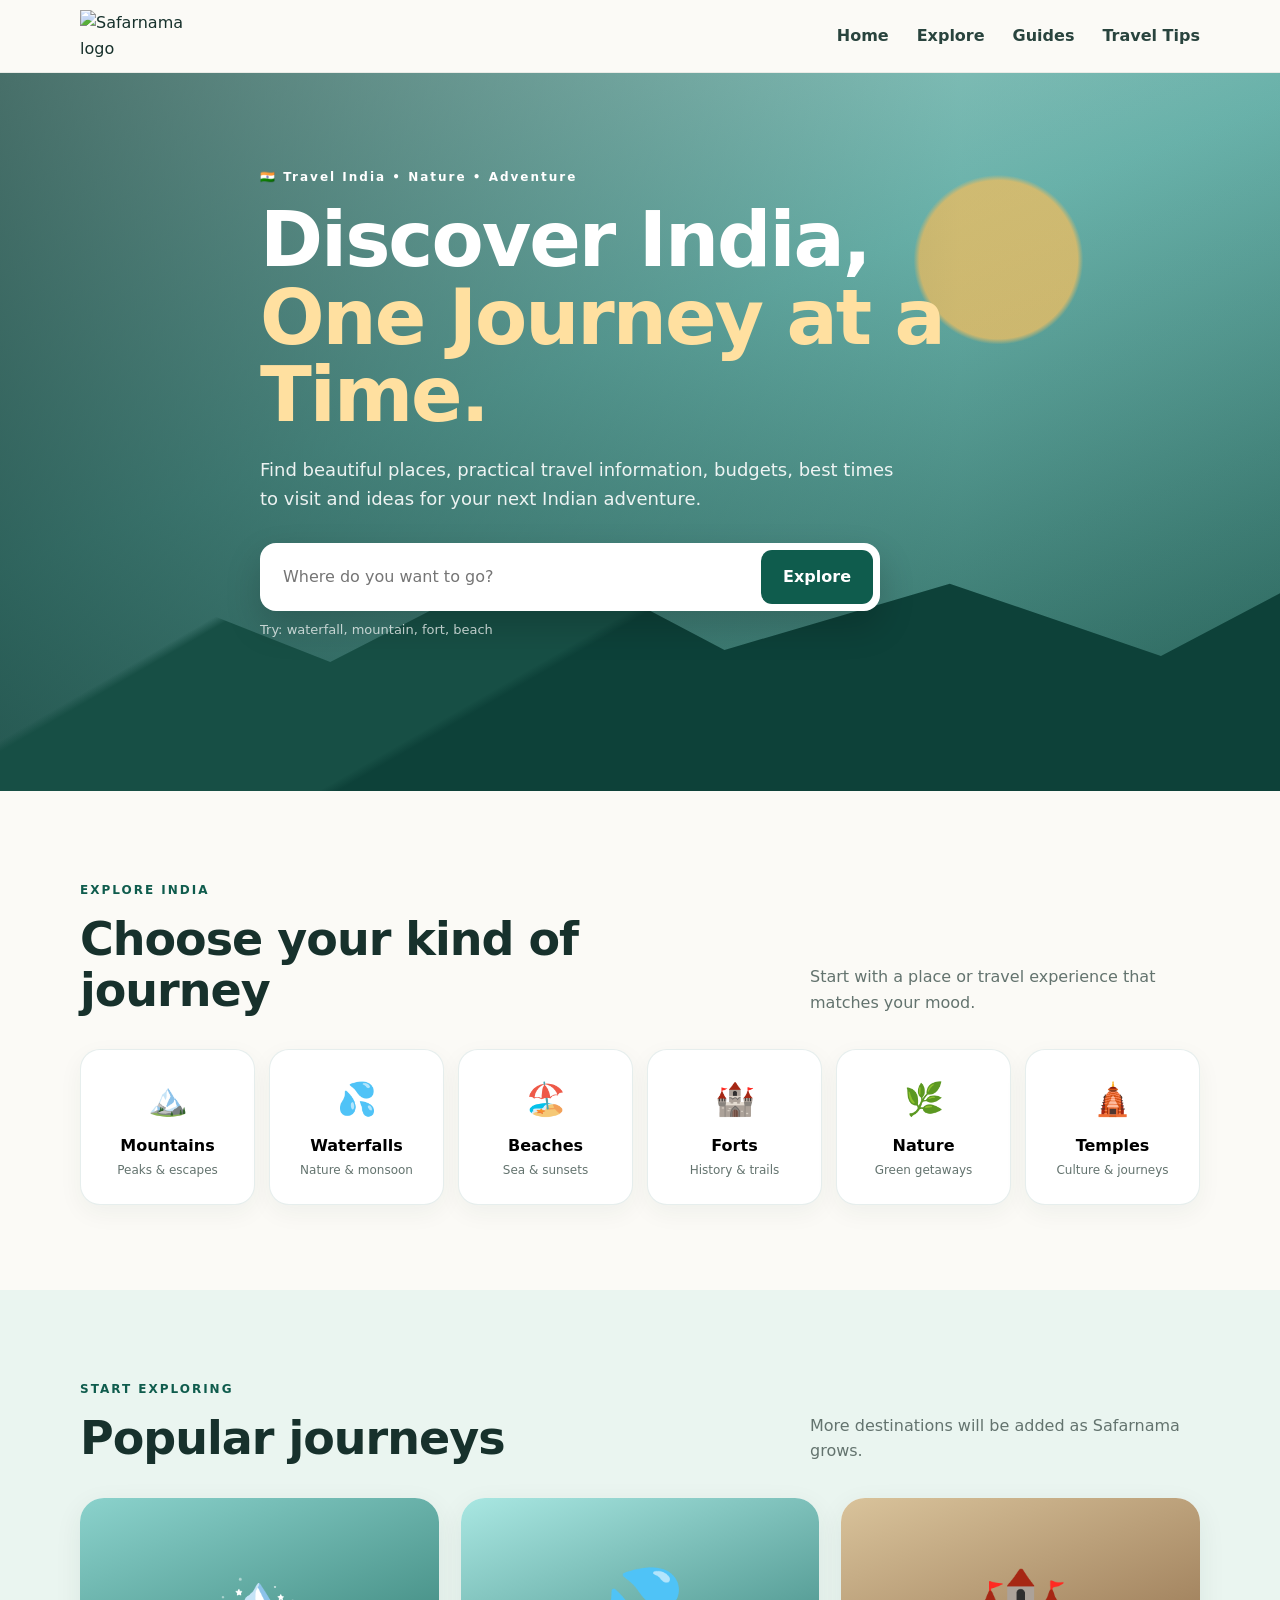
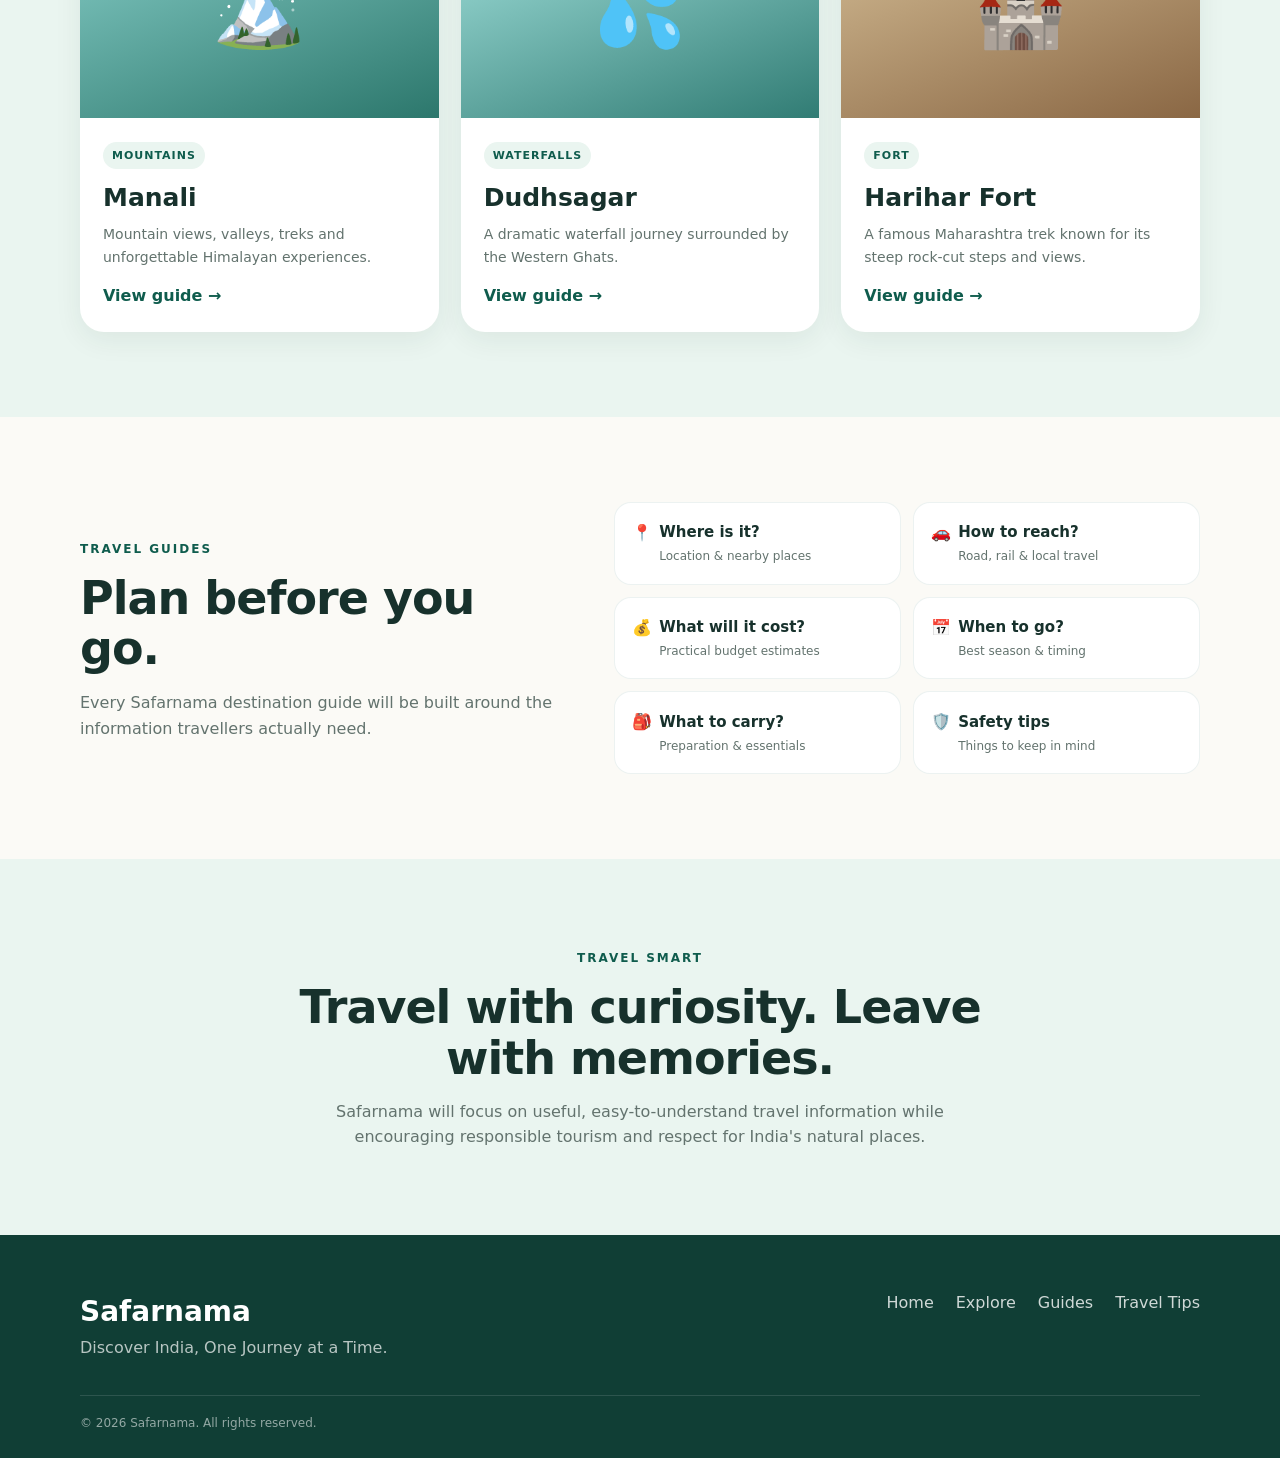
==== index.html @ 8663e1fc "Add files via upload" ====
<!DOCTYPE html>
<html lang="en">
<head>
  <meta charset="UTF-8">
  <meta name="viewport" content="width=device-width, initial-scale=1.0">
  <meta name="description" content="Safarnama — Discover India, one journey at a time. Travel guides, nature destinations, budgets and practical trip information.">
  <meta name="theme-color" content="#0f5c4d">
  <title>Safarnama | Discover India, One Journey at a Time</title>
  <link rel="stylesheet" href="style.css">
</head>
<body>
  <header class="site-header">
    <div class="container nav-wrap">
      <a class="brand" href="#home" aria-label="Safarnama home">
        <img src="assets/logo.png" alt="Safarnama logo">
      </a>
      <button class="menu-btn" id="menuBtn" aria-label="Open menu" aria-expanded="false">☰</button>
      <nav class="nav" id="nav">
        <a href="#home">Home</a>
        <a href="#explore">Explore</a>
        <a href="#guides">Guides</a>
        <a href="#tips">Travel Tips</a>
      </nav>
    </div>
  </header>

  <main id="home">
    <section class="hero">
      <div class="hero-overlay"></div>
      <div class="container hero-content">
        <span class="eyebrow">🇮🇳 Travel India • Nature • Adventure</span>
        <h1>Discover India,<br><span>One Journey at a Time.</span></h1>
        <p>Find beautiful places, practical travel information, budgets, best times to visit and ideas for your next Indian adventure.</p>
        <div class="search-box">
          <input id="searchInput" type="search" placeholder="Where do you want to go?" aria-label="Search destinations">
          <button id="searchBtn">Explore</button>
        </div>
        <p class="search-note" id="searchNote">Try: waterfall, mountain, fort, beach</p>
      </div>
    </section>

    <section class="section" id="explore">
      <div class="container">
        <div class="section-heading">
          <div>
            <span class="eyebrow dark">EXPLORE INDIA</span>
            <h2>Choose your kind of journey</h2>
          </div>
          <p>Start with a place or travel experience that matches your mood.</p>
        </div>

        <div class="category-grid">
          <button class="category-card" data-search="mountains"><span>🏔️</span><strong>Mountains</strong><small>Peaks & escapes</small></button>
          <button class="category-card" data-search="waterfalls"><span>💦</span><strong>Waterfalls</strong><small>Nature & monsoon</small></button>
          <button class="category-card" data-search="beaches"><span>🏖️</span><strong>Beaches</strong><small>Sea & sunsets</small></button>
          <button class="category-card" data-search="forts"><span>🏰</span><strong>Forts</strong><small>History & trails</small></button>
          <button class="category-card" data-search="nature"><span>🌿</span><strong>Nature</strong><small>Green getaways</small></button>
          <button class="category-card" data-search="temples"><span>🛕</span><strong>Temples</strong><small>Culture & journeys</small></button>
        </div>
      </div>
    </section>

    <section class="section soft" id="destinations">
      <div class="container">
        <div class="section-heading">
          <div>
            <span class="eyebrow dark">START EXPLORING</span>
            <h2>Popular journeys</h2>
          </div>
          <p>More destinations will be added as Safarnama grows.</p>
        </div>

        <div class="destination-grid">
          <article class="destination-card">
            <div class="destination-art mountains-art"><span>🏔️</span></div>
            <div class="card-body"><span class="tag">Mountains</span><h3>Manali</h3><p>Mountain views, valleys, treks and unforgettable Himalayan experiences.</p><a href="#guides">View guide →</a></div>
          </article>
          <article class="destination-card">
            <div class="destination-art waterfall-art"><span>💦</span></div>
            <div class="card-body"><span class="tag">Waterfalls</span><h3>Dudhsagar</h3><p>A dramatic waterfall journey surrounded by the Western Ghats.</p><a href="#guides">View guide →</a></div>
          </article>
          <article class="destination-card">
            <div class="destination-art fort-art"><span>🏰</span></div>
            <div class="card-body"><span class="tag">Fort</span><h3>Harihar Fort</h3><p>A famous Maharashtra trek known for its steep rock-cut steps and views.</p><a href="#guides">View guide →</a></div>
          </article>
        </div>
      </div>
    </section>

    <section class="section" id="guides">
      <div class="container guide-panel">
        <div>
          <span class="eyebrow dark">TRAVEL GUIDES</span>
          <h2>Plan before you go.</h2>
          <p>Every Safarnama destination guide will be built around the information travellers actually need.</p>
        </div>
        <div class="guide-list">
          <div>📍 <strong>Where is it?</strong><span>Location & nearby places</span></div>
          <div>🚗 <strong>How to reach?</strong><span>Road, rail & local travel</span></div>
          <div>💰 <strong>What will it cost?</strong><span>Practical budget estimates</span></div>
          <div>📅 <strong>When to go?</strong><span>Best season & timing</span></div>
          <div>🎒 <strong>What to carry?</strong><span>Preparation & essentials</span></div>
          <div>🛡️ <strong>Safety tips</strong><span>Things to keep in mind</span></div>
        </div>
      </div>
    </section>

    <section class="section soft" id="tips">
      <div class="container tips-box">
        <span class="eyebrow dark">TRAVEL SMART</span>
        <h2>Travel with curiosity. Leave with memories.</h2>
        <p>Safarnama will focus on useful, easy-to-understand travel information while encouraging responsible tourism and respect for India's natural places.</p>
      </div>
    </section>
  </main>

  <footer class="footer">
    <div class="container footer-grid">
      <div>
        <h3>Safarnama</h3>
        <p>Discover India, One Journey at a Time.</p>
      </div>
      <div class="footer-links">
        <a href="#home">Home</a>
        <a href="#explore">Explore</a>
        <a href="#guides">Guides</a>
        <a href="#tips">Travel Tips</a>
      </div>
    </div>
    <div class="container copyright">© 2026 Safarnama. All rights reserved.</div>
  </footer>

  <script src="script.js"></script>
</body>
</html>
---- style.css ----
*{box-sizing:border-box;margin:0;padding:0}
:root{--green:#0f5c4d;--green2:#174f45;--mint:#eaf5f0;--cream:#fbfaf6;--ink:#17312c;--muted:#63736e;--white:#fff;--shadow:0 14px 40px rgba(22,52,45,.10)}
html{scroll-behavior:smooth}
body{font-family:system-ui,-apple-system,BlinkMacSystemFont,"Segoe UI",sans-serif;color:var(--ink);background:var(--cream);line-height:1.6}
a{text-decoration:none;color:inherit}
button,input{font:inherit}
.container{width:min(1120px,92%);margin:auto}
.site-header{position:sticky;top:0;z-index:20;background:rgba(251,250,246,.94);backdrop-filter:blur(14px);border-bottom:1px solid rgba(23,49,44,.08)}
.nav-wrap{height:72px;display:flex;align-items:center;justify-content:space-between}
.brand img{width:132px;height:auto;display:block}
.nav{display:flex;gap:28px;align-items:center;font-weight:650;color:#29443e}
.nav a:hover{color:var(--green)}
.menu-btn{display:none;border:0;background:transparent;font-size:28px;color:var(--green)}
.hero{position:relative;min-height:650px;display:flex;align-items:center;overflow:hidden;background:
radial-gradient(circle at 78% 26%,rgba(255,207,112,.85) 0 7%,transparent 7.5%),
linear-gradient(160deg,#bfe6e0 0%,#76c3bb 42%,#245f55 100%)}
.hero:after{content:"";position:absolute;left:-5%;right:-5%;bottom:-10px;height:42%;background:linear-gradient(150deg,transparent 0 25%,#174f45 26% 46%,#0d4139 47% 100%);clip-path:polygon(0 55%,15% 30%,28% 54%,43% 18%,56% 50%,72% 28%,87% 52%,100% 20%,100% 100%,0 100%)}
.hero-overlay{position:absolute;inset:0;background:linear-gradient(90deg,rgba(8,48,42,.65),rgba(8,48,42,.12) 75%)}
.hero-content{position:relative;z-index:2;padding:90px 0 150px;color:white;max-width:760px}
.eyebrow{display:inline-block;font-size:12px;letter-spacing:2px;font-weight:800;margin-bottom:14px}
.eyebrow.dark{color:var(--green)}
.hero h1{font-size:clamp(42px,7vw,76px);line-height:1.02;letter-spacing:-2px;margin-bottom:22px}
.hero h1 span{color:#ffe0a0}
.hero p{font-size:18px;max-width:650px;color:rgba(255,255,255,.9)}
.search-box{display:flex;background:white;padding:7px;border-radius:16px;max-width:620px;margin-top:30px;box-shadow:0 15px 35px rgba(0,0,0,.18)}
.search-box input{flex:1;border:0;outline:0;padding:14px 16px;color:var(--ink);min-width:0}
.search-box button{border:0;background:var(--green);color:white;border-radius:11px;padding:0 22px;font-weight:750;cursor:pointer}
.search-note{font-size:13px!important;margin-top:9px;color:rgba(255,255,255,.72)!important}
.section{padding:85px 0}
.soft{background:var(--mint)}
.section-heading{display:flex;justify-content:space-between;gap:30px;align-items:end;margin-bottom:34px}
.section-heading h2,.guide-panel h2,.tips-box h2{font-size:clamp(30px,5vw,46px);line-height:1.1;letter-spacing:-1px}
.section-heading>p{max-width:390px;color:var(--muted)}
.category-grid{display:grid;grid-template-columns:repeat(6,1fr);gap:14px}
.category-card{border:1px solid rgba(15,92,77,.10);background:white;border-radius:20px;padding:24px 12px;text-align:center;cursor:pointer;box-shadow:0 8px 25px rgba(22,52,45,.05);transition:.2s}
.category-card:hover{transform:translateY(-4px);box-shadow:var(--shadow)}
.category-card span{display:block;font-size:32px;margin-bottom:8px}
.category-card strong,.category-card small{display:block}
.category-card small{color:var(--muted);font-size:12px;margin-top:2px}
.destination-grid{display:grid;grid-template-columns:repeat(3,1fr);gap:22px}
.destination-card{background:white;border-radius:24px;overflow:hidden;box-shadow:0 8px 28px rgba(22,52,45,.07)}
.destination-art{height:220px;display:flex;align-items:center;justify-content:center;font-size:75px;position:relative;overflow:hidden}
.destination-art:before,.destination-art:after{content:"";position:absolute;border-radius:50%;filter:blur(1px)}
.mountains-art{background:linear-gradient(160deg,#8bd2cc,#2c776c)}
.waterfall-art{background:linear-gradient(160deg,#a9e7e2,#317c74)}
.fort-art{background:linear-gradient(160deg,#d9c39b,#8a6744)}
.destination-art span{position:relative;z-index:1}
.card-body{padding:23px}
.tag{display:inline-block;font-size:11px;text-transform:uppercase;letter-spacing:1px;font-weight:800;color:var(--green);background:var(--mint);padding:5px 9px;border-radius:999px}
.card-body h3{font-size:25px;margin:9px 0 5px}
.card-body p{color:var(--muted);font-size:14px;margin-bottom:15px}
.card-body a{color:var(--green);font-weight:750}
.guide-panel{display:grid;grid-template-columns:.9fr 1.1fr;gap:55px;align-items:center}
.guide-panel>div:first-child p{color:var(--muted);margin-top:16px;max-width:480px}
.guide-list{display:grid;grid-template-columns:repeat(2,1fr);gap:12px}
.guide-list div{background:white;border:1px solid rgba(15,92,77,.08);border-radius:17px;padding:17px}
.guide-list strong{display:block;font-size:15px;margin-left:27px;margin-top:-25px}
.guide-list span{display:block;color:var(--muted);font-size:12px;margin-left:27px;margin-top:3px}
.tips-box{max-width:760px;text-align:center}
.tips-box p{color:var(--muted);margin:15px auto 0;max-width:650px}
.footer{background:#103e35;color:white;padding:55px 0 25px}
.footer-grid{display:flex;justify-content:space-between;gap:30px}
.footer h3{font-size:28px}
.footer p{color:rgba(255,255,255,.7)}
.footer-links{display:flex;gap:22px;flex-wrap:wrap;align-content:flex-start}
.footer-links a{color:rgba(255,255,255,.8)}
.copyright{border-top:1px solid rgba(255,255,255,.12);margin-top:35px;padding-top:18px;color:rgba(255,255,255,.55);font-size:12px}
@media(max-width:850px){.category-grid{grid-template-columns:repeat(3,1fr)}.destination-grid{grid-template-columns:1fr 1fr}.guide-panel{grid-template-columns:1fr}.section-heading{display:block}.section-heading>p{margin-top:12px}.nav{gap:16px}}
@media(max-width:600px){.nav{display:none;position:absolute;left:4%;right:4%;top:68px;background:white;padding:16px;border-radius:16px;box-shadow:var(--shadow);flex-direction:column;align-items:stretch}.nav.open{display:flex}.nav a{padding:10px}.menu-btn{display:block}.hero{min-height:640px}.hero-content{padding:70px 0 130px}.hero h1{font-size:45px}.hero p{font-size:16px}.search-box{border-radius:14px}.search-box input{width:100%}.search-box button{padding:12px 16px}.category-grid{grid-template-columns:repeat(2,1fr)}.destination-grid{grid-template-columns:1fr}.guide-list{grid-template-columns:1fr}.section{padding:65px 0}.footer-grid{display:block}.footer-links{margin-top:22px}.brand img{width:120px}}
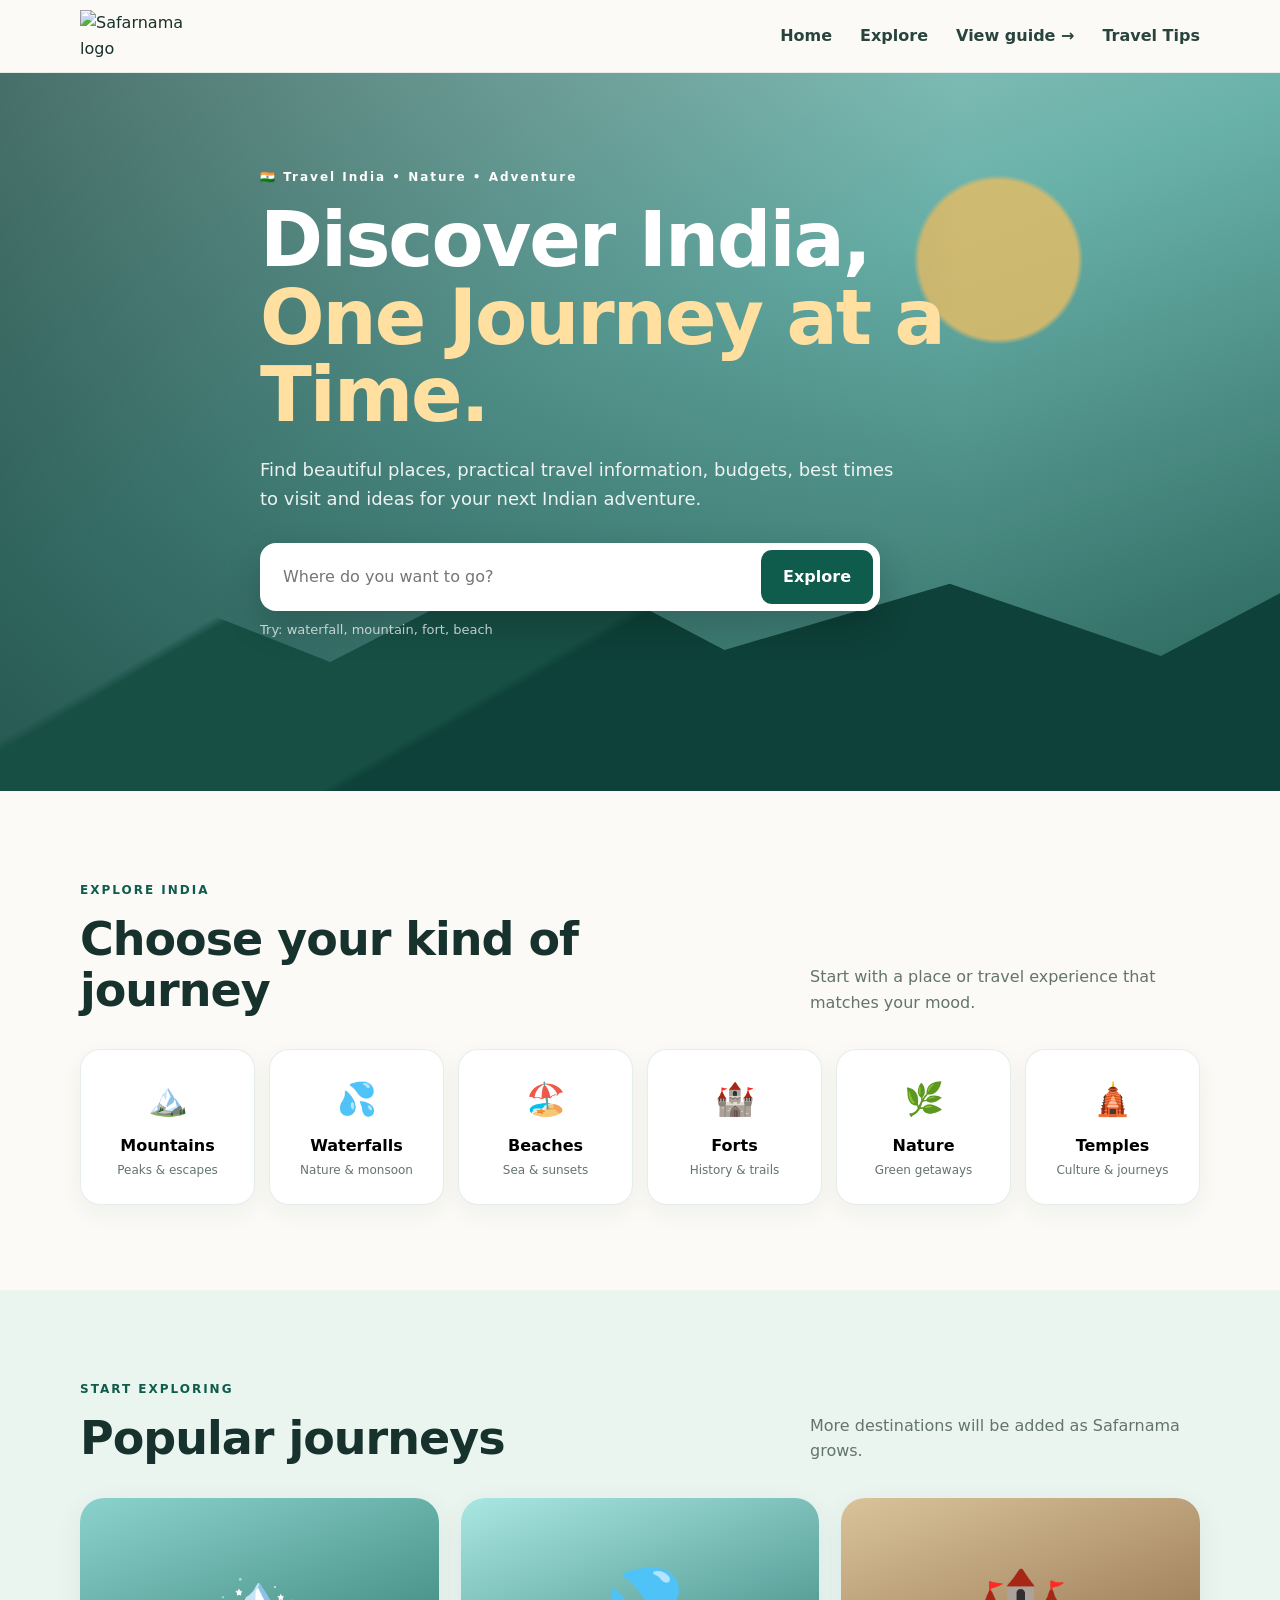
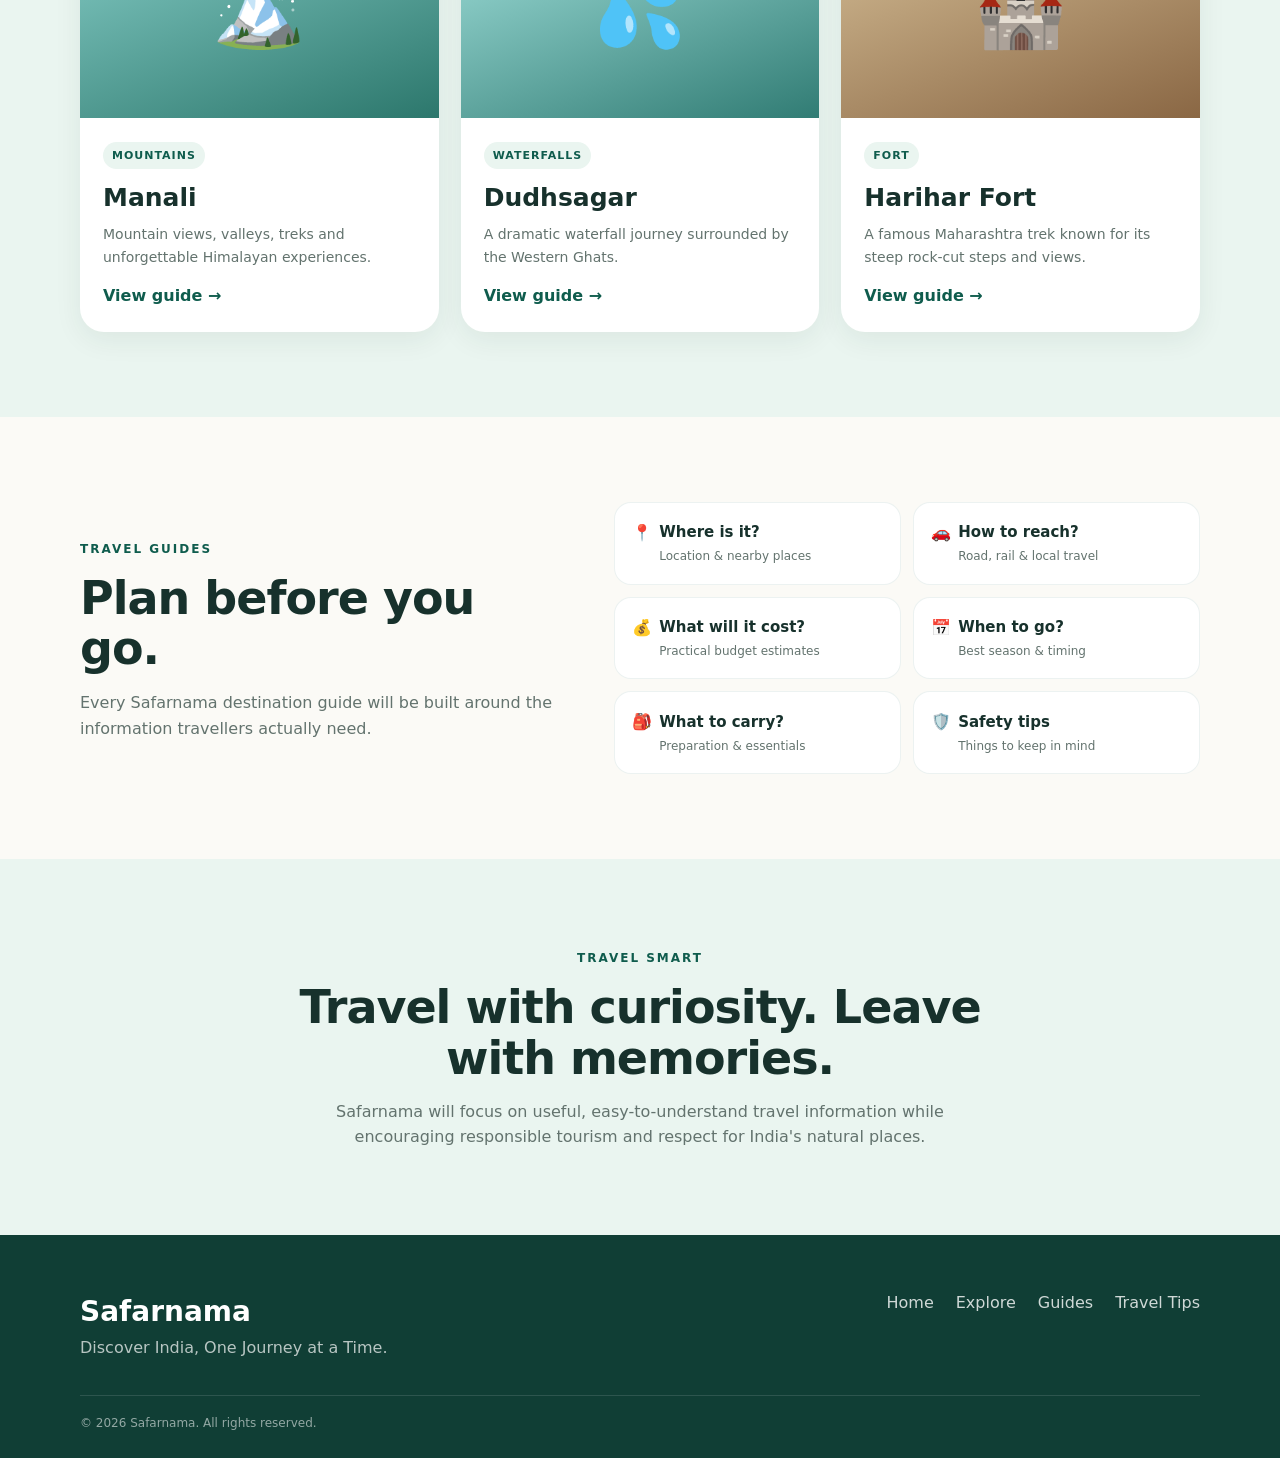
==== commit 8a7d2a1d: "Update link text for guides in navigation" ====
--- a/index.html
+++ b/index.html
@@ -18,7 +18,7 @@
       <nav class="nav" id="nav">
         <a href="#home">Home</a>
         <a href="#explore">Explore</a>
-        <a href="#guides">Guides</a>
+        <a href="manali.html">View guide →</a>
         <a href="#tips">Travel Tips</a>
       </nav>
     </div>
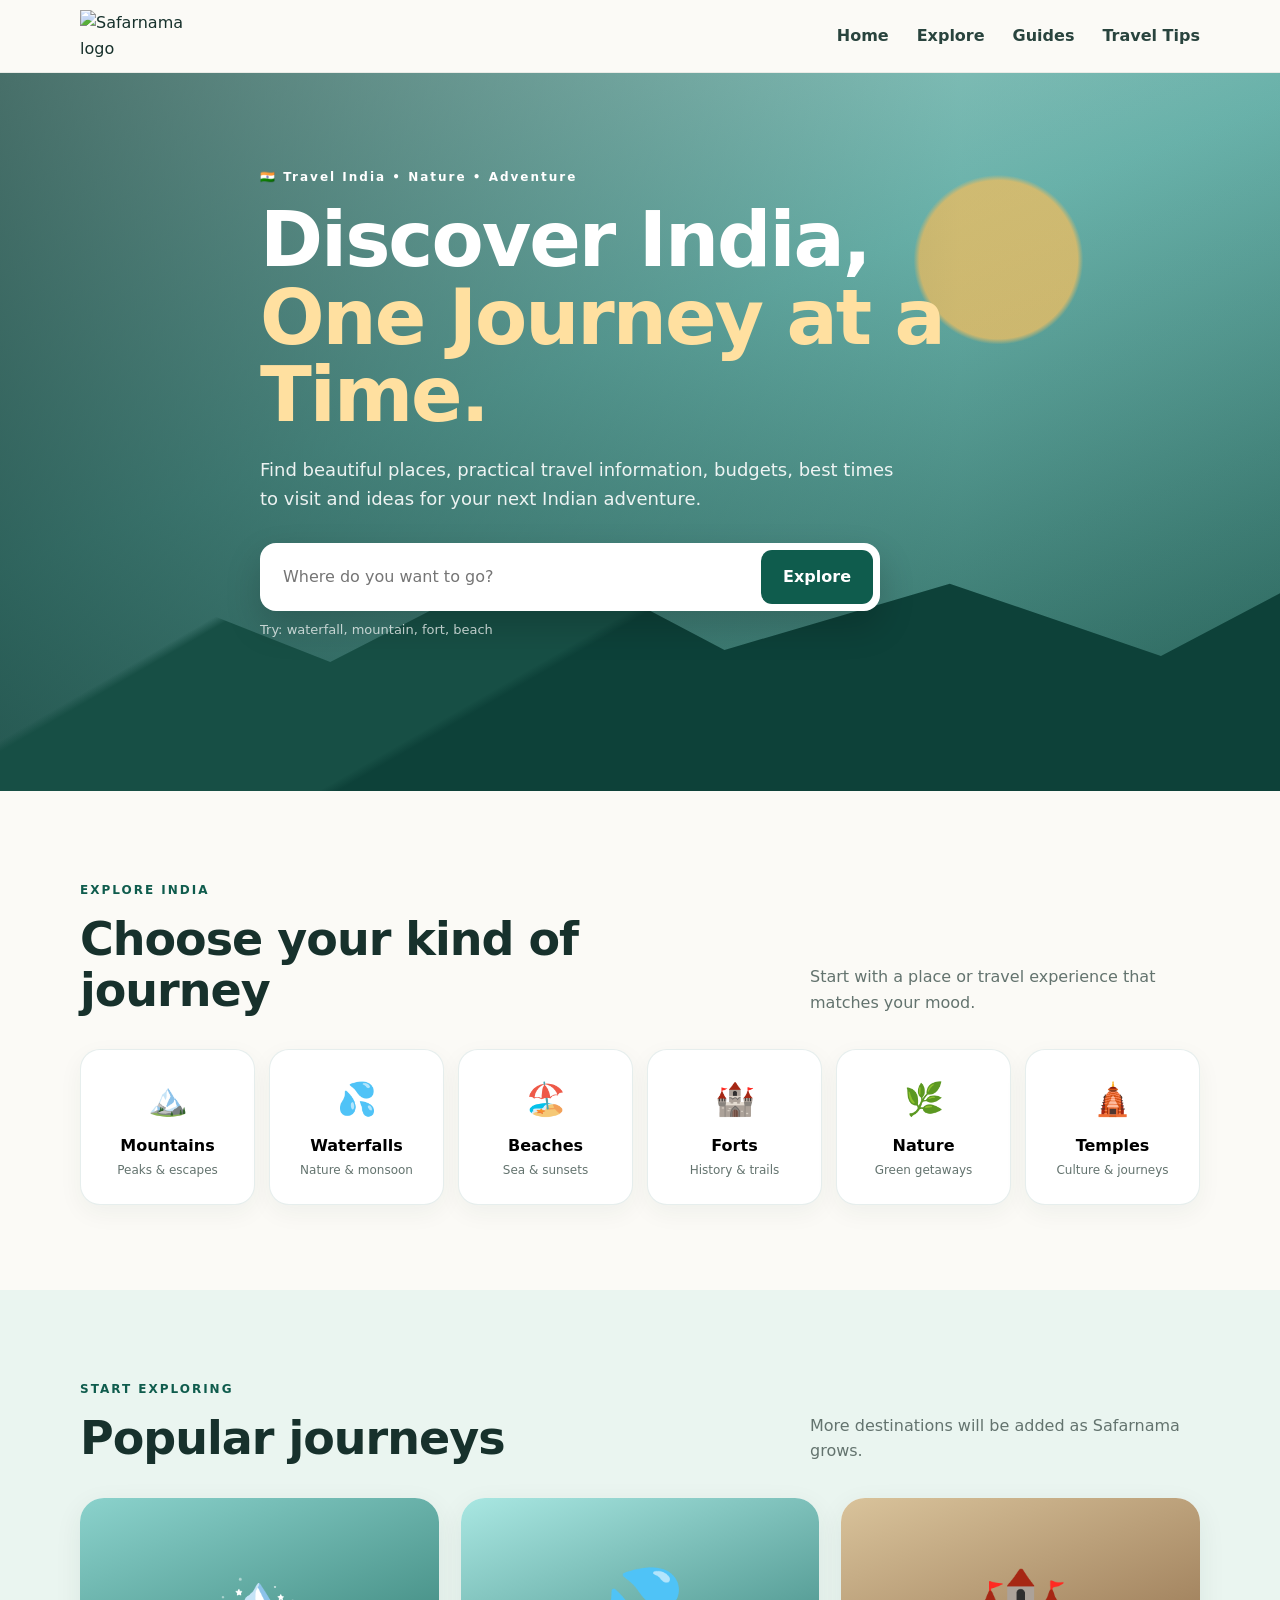
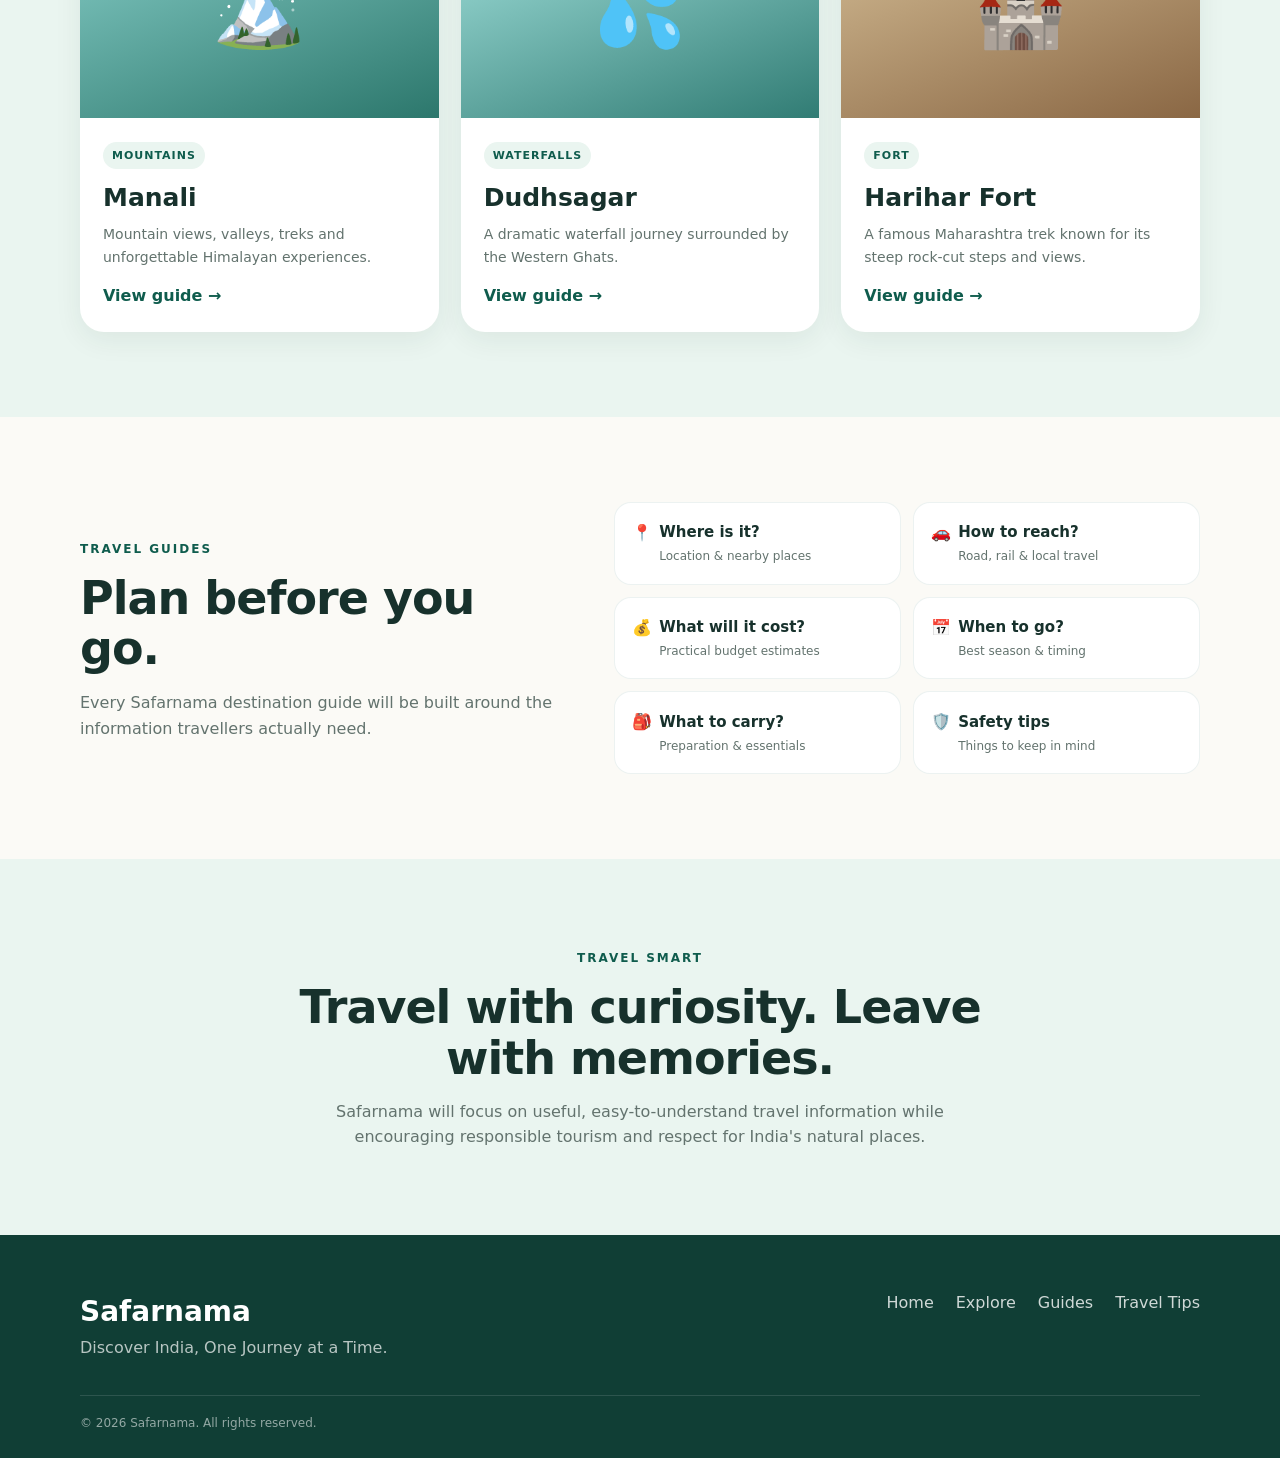
==== commit 2c696c78: "Update link to guides in navigation" ====
--- a/index.html
+++ b/index.html
@@ -18,7 +18,7 @@
       <nav class="nav" id="nav">
         <a href="#home">Home</a>
         <a href="#explore">Explore</a>
-        <a href="manali.html">View guide →</a>
+        <a href="#guides">Guides</a>
         <a href="#tips">Travel Tips</a>
       </nav>
     </div>
